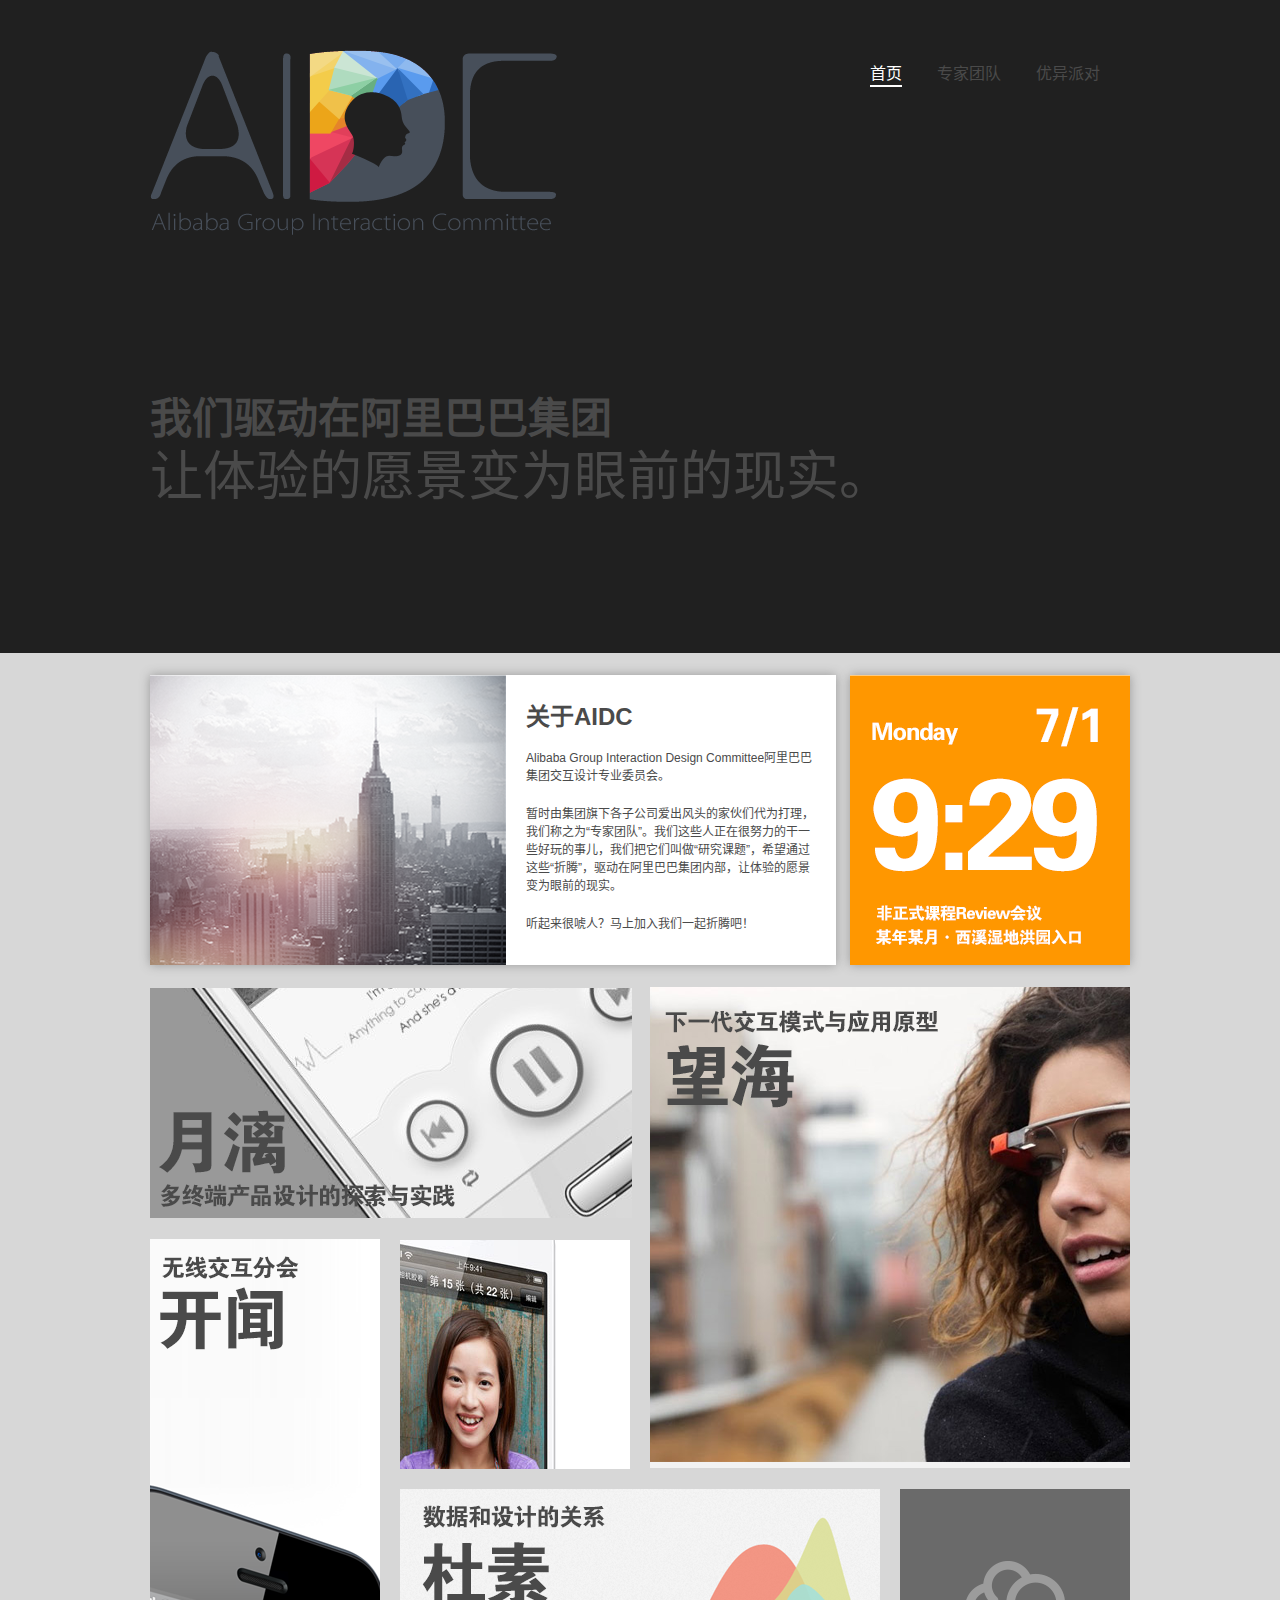
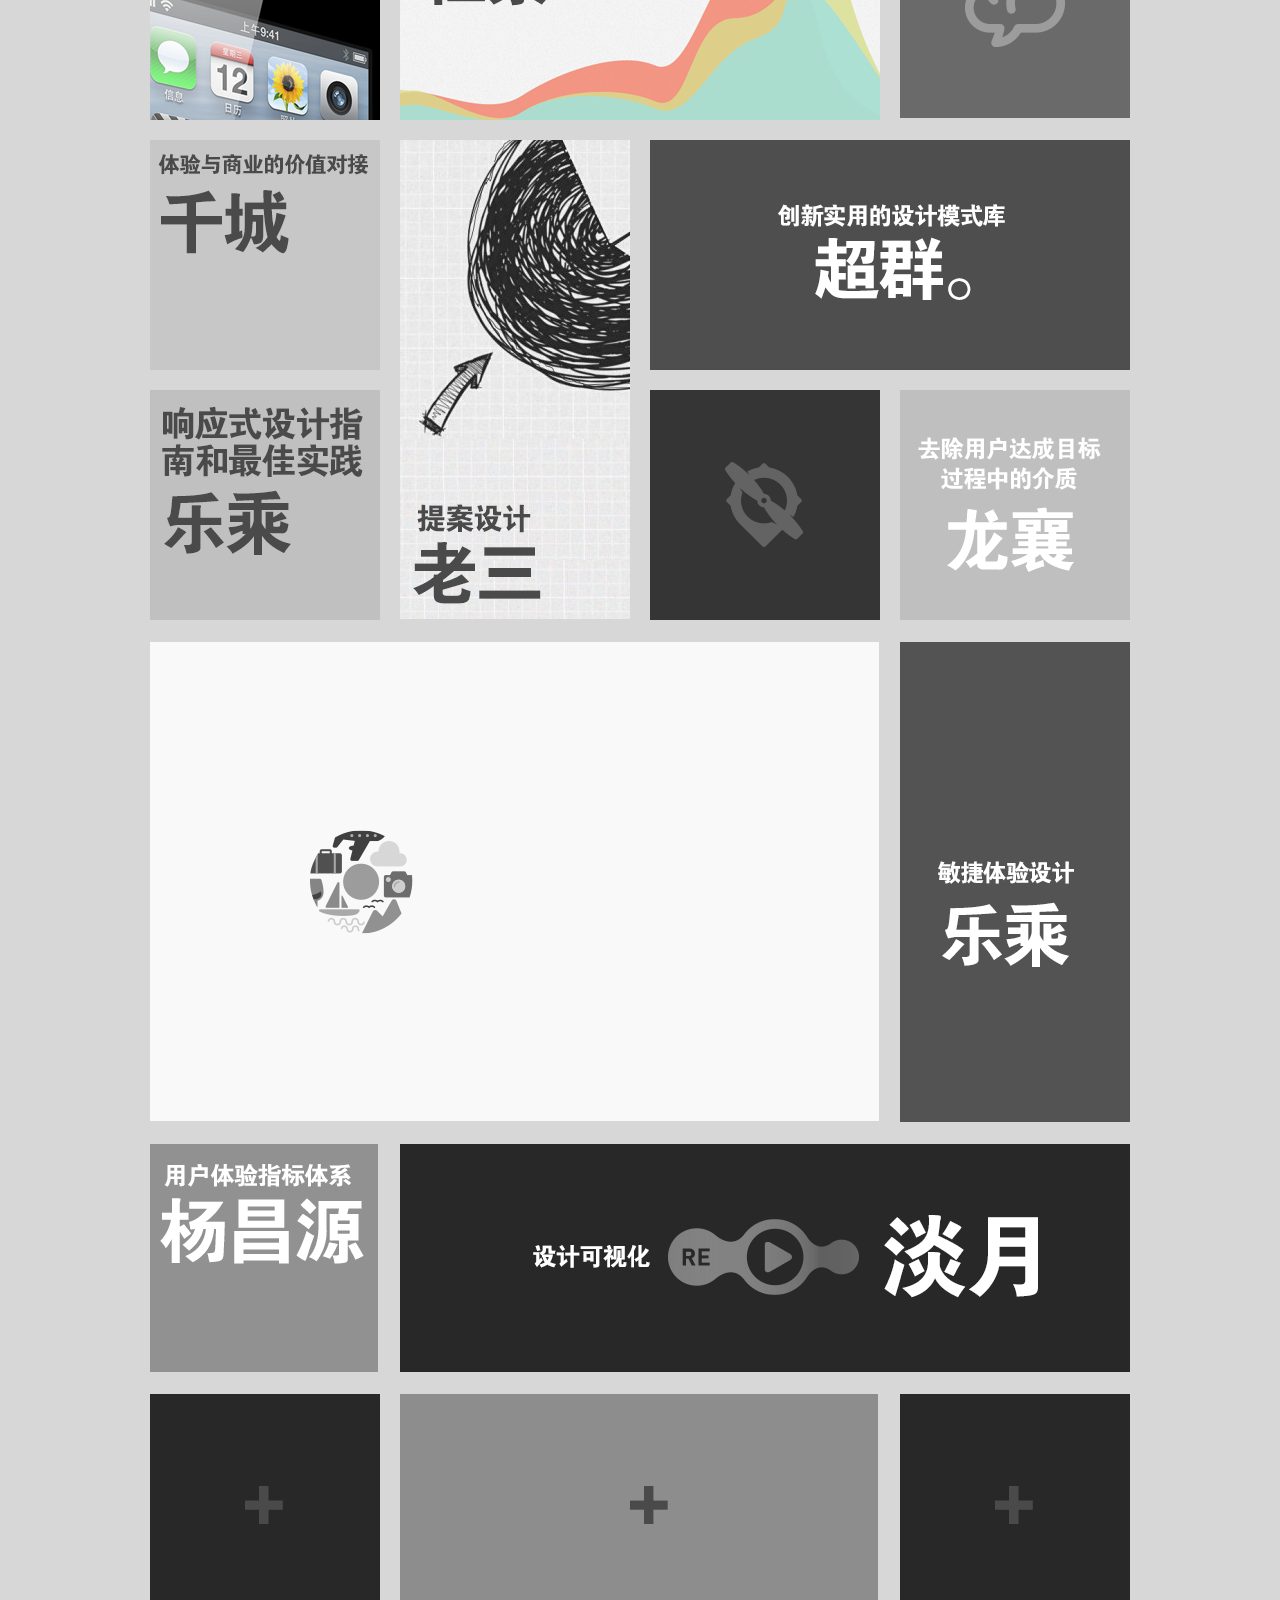
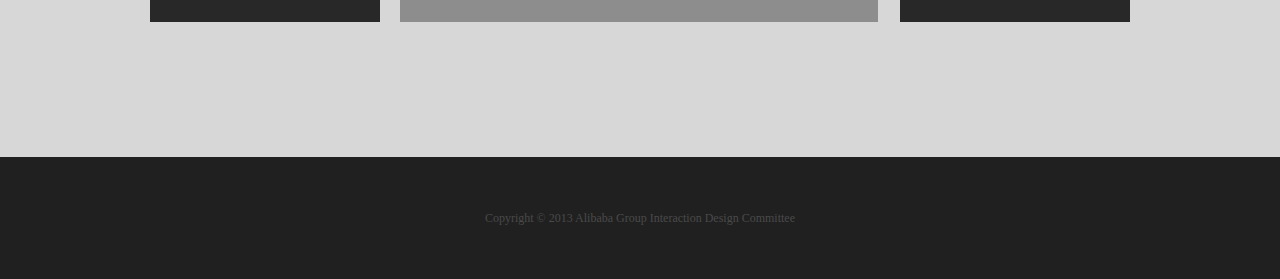
==== index.html @ a00d3d91 "aidc pages to github" ====
<!doctype html>
<html lang="zh-CN">
<head>
  <meta charset="UTF-8">
  <meta name="viewport" content="width=device-width" />
  <title>AIDC - 首页</title>
  <link rel="stylesheet" href="css/normalize.css" />
  <link rel="stylesheet" href="css/docs.css" />
  <script src="js/vendor/custom.modernizr.js"></script>
</head>
<body>
  
<div class="row nav-bar">
    <div class="columns column-50p">
        <a href="./index.html"><img src="./img/logo.png" alt="阿里巴巴集团交互设计专业委员会"></a>
    </div>
    <div class="columns column-50p">
        <ul class="right mr-30">
          <li  class="nav-item active">
            <a href="./index.html">首页</a>
          </li>
          <li class="nav-item">
            <a href="./expert.html">专家团队</a>
          </li>
          <li class="nav-item">
            <a href="./party.html">优异派对</a>
          </li>
        </ul>
    </div>
</div>

<div class="row">
    <div class="columns column-100p">
        <p class="pre_headline">我们驱动在阿里巴巴集团</p>
        <p class="headline">让体验的愿景变为眼前的现实。</p>
    </div>
</div>

<div class="content">
  <div class="row">
    <div class="shadow-cell columns column-686 mr-14">
      <div class="_tower "></div>
      <div class="about-content">
        <h2>关于AIDC</h2>
        <p>Alibaba Group Interaction Design Committee阿里巴巴集团交互设计专业委员会。</p>
        <p>暂时由集团旗下各子公司爱出风头的家伙们代为打理，我们称之为“专家团队”。我们这些人正在很努力的干一些好玩的事儿，我们把它们叫做“研究课题”，希望通过这些“折腾”，驱动在阿里巴巴集团内部，让体验的愿景变为眼前的现实。</p>
        <p>听起来很唬人？马上加入我们一起折腾吧！</p>
      </div>
    </div>
    <div class="shadow-cell _calendar columns column-280">
    </div>
  </div>

  <div class="row mixed-layout">
    <div class="cell-1-1 _yueli"></div>
    <div class="cell-1-2 _wanghai"></div>
    <div class="cell-2-1 _kaiwen"></div>
    <div class="cell-2-2 _smile"></div>
    <div class="cell-3-1 _dusu"></div>
    <div class="cell-3-2 _cloud"></div>
    <div class="cell-4-1 _qiancheng"></div>
    <div class="cell-4-2 _laosan"></div>
    <div class="cell-4-3 _chaoqun"></div>
    <div class="cell-5-1 _lecheng"></div>
    <div class="cell-5-2 _rudder"></div>
    <div class="cell-5-3 _longxiang"></div>
  </div>

  <div class="row">
    <div class="columns column-730 mr-20">
      <div class="_dot"></div>
    </div>

    <div class="columns column-230">
      <div class="_lecheng2"></div>
    </div>
  </div>

  <div class="row">
    <div class="columns column-230 mr-20">
      <div class="_yangchangyuan"></div>
    </div>
    
    <div class="columns column-730" style="background-color:#282828"><!-- 给的图片小了-->
      <div class="_danyue"></div>
    </div>
  </div>

  <div class="row">
    <div class="columns column-230 mr-20">
      <div class="_addblack"></div>
    </div>
    <div class="columns column-480 mr-20">
      <div class="_addgray"></div>
    </div>
    <div class="columns column-230">
      <div class="_addblack"></div>
    </div>
  </div>
</div>


</div>

<div class="footer">
  <div class="row">
    <div class="columns column-100p">
      Copyright © 2013 Alibaba Group Interaction Design Committee  
    </div>
  </div>
</div>

</body>
</html>
---- css/docs.css ----
html, body {
  background-color: #202020;
  font-size: 100%;
}

body {
  color: #4a4a4a;
  font-family: "Microsoft YaHei", "Helvetica Neue", "Helvetica", Helvetica, Arial, sans-serif;
  padding: 0;
  margin: 0;
  font-weight: normal;
  font-style: normal;
  line-height: 1;
  position: relative;
  cursor: default;
}

ul {
    list-style-type: none;
}

*, *:before, *:after {
  -moz-box-sizing: border-box;
  -webkit-box-sizing: border-box;
  box-sizing: border-box;
}

.mr-10 {
  margin-right: 10px;
}

.mr-20 {
  margin-right: 20px;
}

.mr-30 {
  margin-right: 30px;
}

.mr-14 {
  margin-right: 14px;
}



.mr-126 {
  margin-right: 126px;
}

.row {
  width: 980px;
  margin-left: auto;
  margin-right: auto;
  margin-top: 0;
  margin-bottom: 0;
  max-width: 62.5em;
  position: inherit;
}

.row:before, .row:after {
  content: " ";
  display: table;
}

.row:after {
  clear: both;
}

.columns {
  position: relative;
  float: left;
  padding: 0;
}

.column-50p {
  width: 50%;
}

.column-100p {
  width: 100%;
}

.column-620 {
  width: 620px;
}

.column-686 {
  width: 686px;
}

.column-280 {
  width: 280px;
}

.column-180 {
  width: 180px;
}

.column-730 {
  width: 730px;
}

.column-230 {
  width: 230px;
}

.column-480 {
  width: 480px;
}

.right {
  float: right !important;
}

.nav-bar {
  margin-top: 50px;
}

.nav-item {
  
  padding: 0 0 3px 0;
  float: left;
  position: relative;
  margin-left: 35px;
  color: #4a4a4a;
}

.nav-item a {
  color: inherit;
  text-decoration: none;
  line-height: inherit;
}

.nav-item a:hover, .nav-item a:focus, .nav-item a.active {
  color: inherit;
}

.nav-item.active, .nav-item:hover {
  border-bottom: 2px solid #fff;
  color: #fff;
}

.pre_headline {
  margin: 160px 0 10px 0;
  font-size: 42px;
  font-weight: bold;
  line-height: 1em;
  
}

.headline {
  margin: 0 0 150px 0;
  font-size: 53px;
  line-height: 1em;
}

.content {
  background-color: #d7d7d7;
  padding-bottom: 135px;
}

.content .row {
  padding-top: 22px;
}

.preface {
  margin-top: 50px;
  text-align: center;
}

.preface p {
  font-size: 14px;
  line-height: 24px;
  margin: 0;
  color: #444;
}

.catchword {
  margin: 30px 0;
  border-top: 3px solid #444;
  border-bottom: 3px solid #444;
  padding-left: 110px;
  padding-top: 25px;
  padding-bottom: 25px;
}

.catchword p {
  font-size: 44px;
  line-height: 58px;
  margin: 0;
  color: #444;

}

.rule {
  margin: 20px 0;
  text-align: center;
}

.rule p.bolder {
  font-size: 18px;
  line-height: 24px;
  font-weight: bold;
  margin-bottom: 20px;
}

.rule p {
  font-size: 14px;
  line-height: 24px;
}

.location {
  margin: 50px 0px;
  padding: 0 145px;
}

.location .map {
  width: 330px;
  height: 385px;
  background-color: #fff;

  -webkit-box-shadow: 0 0 10px #999;;
  -moz-box-shadow: 0 0 10px #999;;
  box-shadow: 0 0 10px #999;
}

.location .map .map-image {
  background-image: url("../img/map-holder.png");
  background-repeat: no-repeat; 
  width: 330px;
  height: 300px;
}

.location .map .location-desc {
  padding-top: 5px;
  padding-left: 20px;
}

.location .map .location-desc p{
  margin: 5px 0;
  font-size: 12px;
  line-height: 18px;

}

.location .map .location-desc p.main-loc{
  font-size: 20px;
  line-height: 20px;
}

.later {
  text-align: center;
  font-size: 44px;
  line-height: 58px;
  color: #444;
}

.shadow-cell {
  height: 290px;
  -webkit-box-shadow: 0 0 10px #999;;
  -moz-box-shadow: 0 0 10px #999;;
  box-shadow: 0 0 10px #999;
}

.footer {  
}

.footer .columns{
  text-align: center;
  font-family: Verdana;
  font-size: 12px;
  line-height: 122px;
  height: 122px;
}

.section-header {
  font-size: 24px;
  margin: 10px 0 20px;
}

.section-supplement {
  font-size: 12px; 
}

.mixed-layout {
  position: relative;
  width: 980px;
  height: 1255px;
}

.cell-1-1 {
  position: absolute;
  top: 22px;
  left: 0;
}

.cell-1-2 {
  position: absolute;
  top: 22px;
  left: 500px; 
}

.cell-2-1 {
  position: absolute;
  top: 273px;
  left: 0; 
}

.cell-2-2 {
  position: absolute;
  top: 273px;
  left: 250px; 
}

.cell-3-1 {
  position: absolute;
  top: 524px;
  left: 250px; 
}

.cell-3-2 {
  position: absolute;
  top: 524px;
  left: 750px; 
}

.cell-4-1 {
  position: absolute;
  top: 775px;
  left: 0; 
}

.cell-4-2 {
  position: absolute;
  top: 775px;
  left: 250px; 
}

.cell-4-3 {
  position: absolute;
  top: 775px;
  left: 500px; 
}

.cell-5-1 {
  position: absolute;
  top: 1025px;
  left: 0; 
}

.cell-5-2 {
  position: absolute;
  top: 1025px;
  left: 500px; 
}

.cell-5-3 {
  position: absolute;
  top: 1025px;
  left: 750px; 
}

.expert {
  position: relative;
  float: left;
  padding: 0;
}

.expert.center {
  line-height: 120px;
  text-align: center;
}

.expert-icon {
  width: 120px;
  height: 120px;
}


.expert-card {
  height: 120px;
  width: 307px; 
  background-color: #797979;
}

.expert-name {
  font-size: 18px;
  color: #fff;
  margin: 0px;
}

.expert-desc {
  font-size: 12px;
  color: #fff;
  margin: 0px;
  line-height: 18px;
}

.expert-detail {
  margin: 10px;
}

.expert-detail .expert-name {
  margin-bottom: 10px;
  
}


.icon-black {
  background-image: url("../img/icon_black.png");
  background-repeat: no-repeat;
}

.icon-bird {
  background-image: url("../img/icon_bird.png");
  background-repeat: no-repeat;
}

.icon-chaoqun {
  background-image: url("../img/icon_chaoqun.png");
  background-repeat: no-repeat;
}

.icon-danyue {
  background-image: url("../img/icon_danyue.png");
  background-repeat: no-repeat;
}

.icon-dusu {
  background-image: url("../img/icon_dusu.png");
  background-repeat: no-repeat;
}

.icon-dika {
  background-image: url("../img/icon_dika.png");
  background-repeat: no-repeat;
}

.icon-lingxiao {
  background-image: url("../img/icon_lingxiao.png");
  background-repeat: no-repeat; 
}

.icon-lingsi {
  background-image: url("../img/icon_lingsi.png");
  background-repeat: no-repeat; 
}

.icon-laosan {
  background-image: url("../img/icon_laosan.png");
  background-repeat: no-repeat; 
}

.icon-yangchangyuan {
  background-image: url("../img/icon_yangchangyuan.png");
  background-repeat: no-repeat; 
}

.icon-zixiu {
  background-image: url("../img/icon_zixiu.png");
  background-repeat: no-repeat; 
}

._yueli {
  background-image: url("../img/yueli.png");
  background-repeat: no-repeat;
  width: 482px;
  height: 231px;
}



._wanghai {
  background-image: url("../img/wanghai.png");
  background-repeat: no-repeat;
  width: 480px;
  height: 481px;
}

._kaiwen {
  background-image: url("../img/kaiwen.png");
  background-repeat: no-repeat;
  width: 230px;
  height: 482px;
}

._qiancheng {
  background-image: url("../img/qiancheng.png");
  background-repeat: no-repeat;
  width: 230px;
  height: 230px;
}

._lecheng {
  background-image: url("../img/lecheng.png");
  background-repeat: no-repeat;
  width: 230px;
  height: 230px;
}

._laosan {
  background-image: url("../img/laosan.png");
  background-repeat: no-repeat;
  width: 230px;
  height: 480px;
}

._chaoqun {
  background-image: url("../img/chaoqun.png");
  background-repeat: no-repeat;
  width: 480px;
  height: 230px;
}

._rudder {
  background-image: url("../img/rudder.png");
  background-repeat: no-repeat;
  width: 230px;
  height: 230px;
}

._longxiang {
  background-image: url("../img/longxiang.png");
  background-repeat: no-repeat;
  width: 230px;
  height: 230px;
}

._smile {
  background-image: url("../img/smile.png");
  background-repeat: no-repeat;
  width: 230px;
  height: 231px;
}

._dusu {
  background-image: url("../img/dusu.png");
  background-repeat: no-repeat;
  width: 480px;
  height: 231px;
}

._cloud {
  background-image: url("../img/cloud.png");
  background-repeat: no-repeat;
  width: 230px;
  height: 231px;
}

._dot {
  background-image: url("../img/dot.png");
  background-repeat: no-repeat;
  width: 730px;
  height: 480px;
}

._lecheng2 {
  background-image: url("../img/lecheng2.png");
  background-repeat: no-repeat;
  width: 230px;
  height: 480px;
}

._yangchangyuan {
  background-image: url("../img/yangchangyuan.png");
  background-repeat: no-repeat;
  width: 230px;
  height: 228px;
}

._danyue {
  background-image: url("../img/danyue.png");
  background-repeat: no-repeat;
  width: 730px;
  height: 228px;
}

._addblack {
  background-image: url("../img/add_black.png");
  background-repeat: no-repeat;
  width: 230px;
  height: 228px;
}

._addgray {
  background-image: url("../img/add_gray.png");
  background-repeat: no-repeat;
  width: 480px;
  height: 228px;
}

._about {
  background-color: #fff;
  width: 686px;
  margin-right: 14px;
}

.about-content {
  background-color: #fff;
  width: 330px;
  float: left;
  height: 290px;
  padding-top: 30px;
  padding-left: 20px;
  padding-right: 15px;
}

.about-content h2 {
  margin: 0px;
  font-size: 24px;
  padding-bottom: 20px;
}

.about-content p{
  font-size: 12px;
  line-height: 18px;
  margin: 0px;
  padding-bottom: 20px;
}

._tower {
  background-image: url("../img/tower.png");
  background-repeat: no-repeat;
  width: 356px;
  height: 290px;
  float: left;
}

._calendar {
  background-image: url("../img/calendar.png");
  background-repeat: no-repeat;
  width: 280px;
}

.triangle {
  width: 0; height: 0;
  border-left: 140px solid #202020;
  border-top: 140px solid transparent;
  border-bottom: 140px solid transparent;
  position: absolute;
  left: 0;
  top: -162px;
}
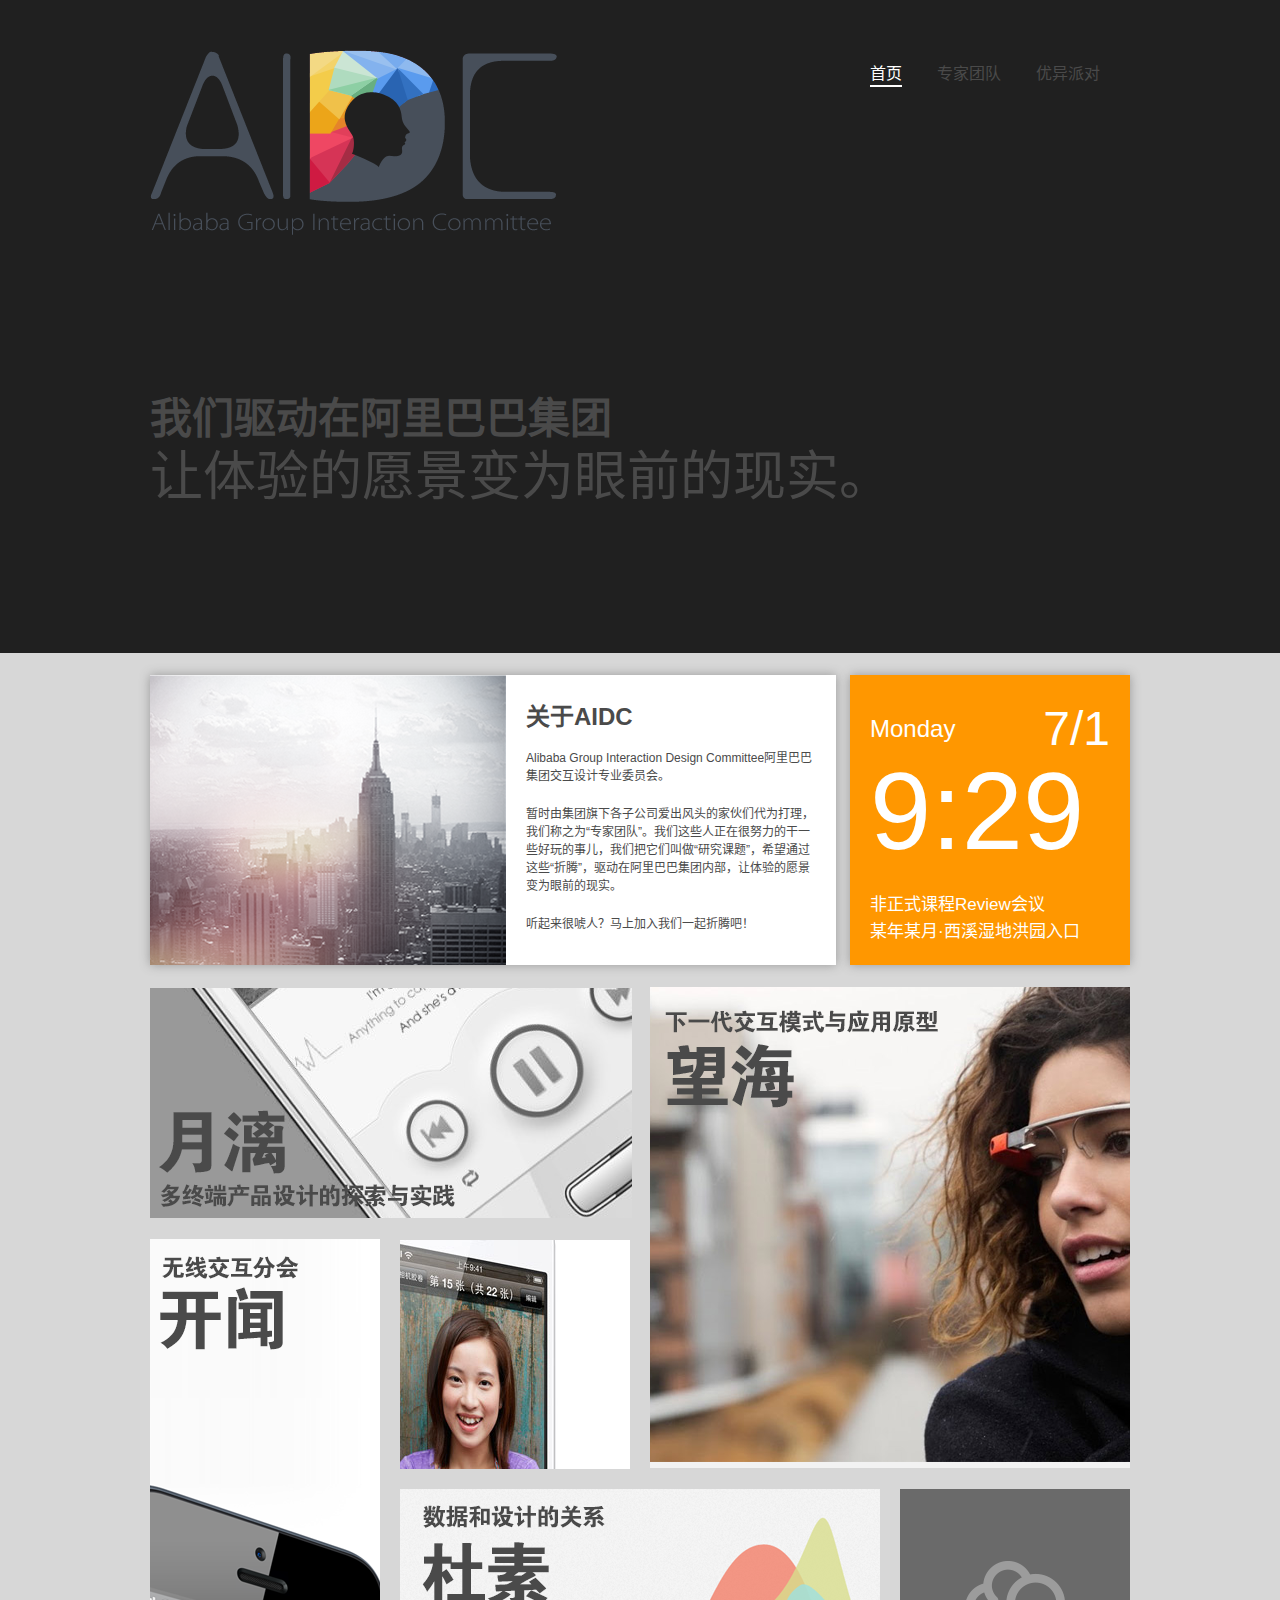
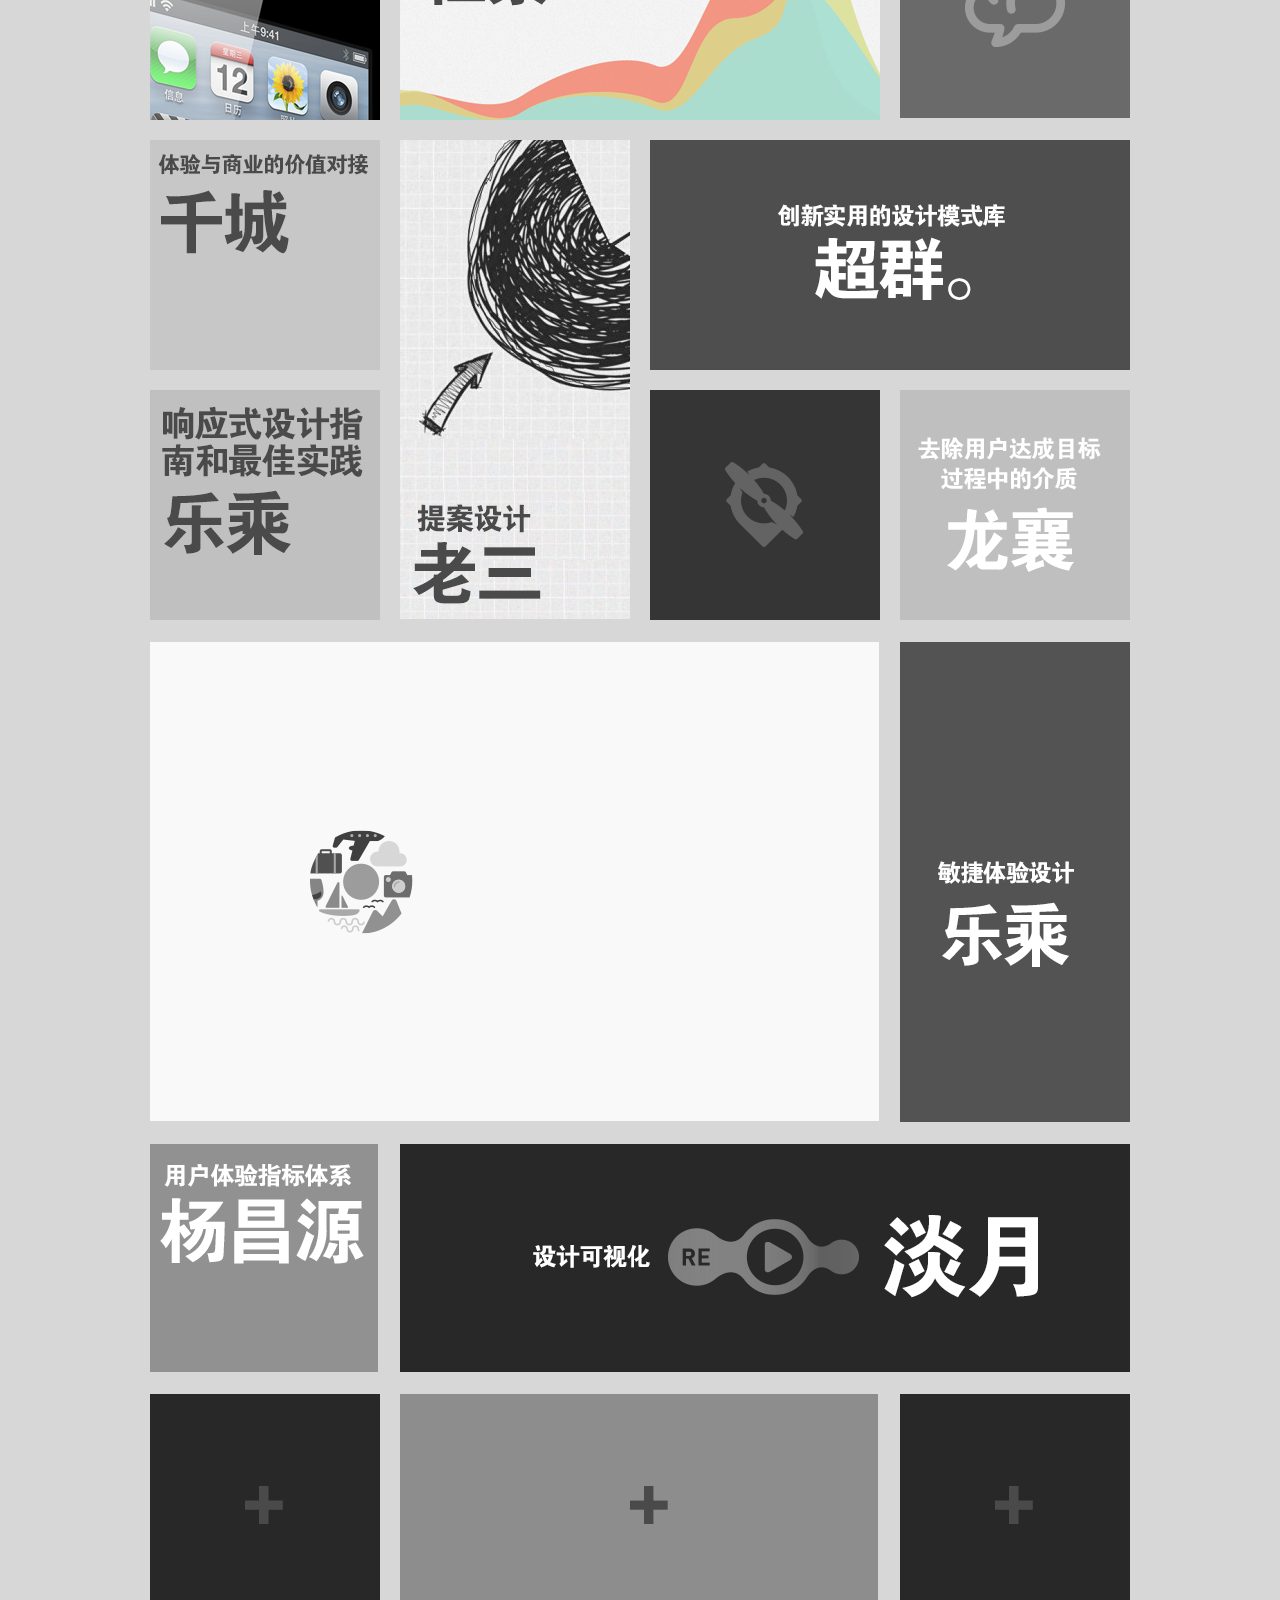
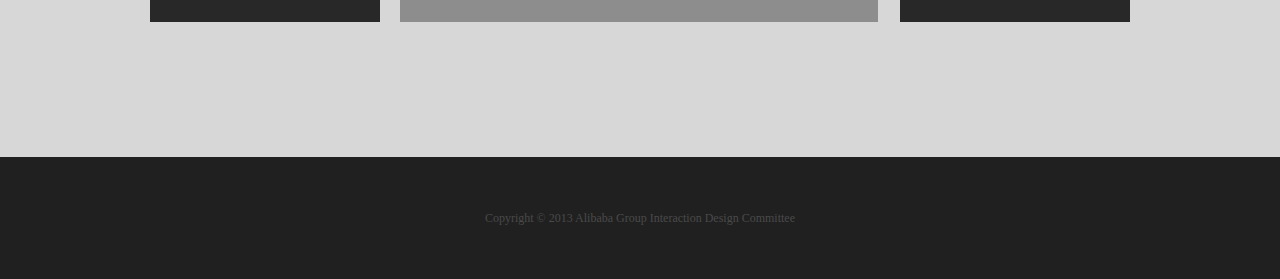
==== commit 6c8cbdc6: "calendar update" ====
--- a/index.html
+++ b/index.html
@@ -48,6 +48,13 @@
       </div>
     </div>
     <div class="shadow-cell _calendar columns column-280">
+      <p style="line-height: 48px;">
+        <span style="font-size: 24px;">Monday</span>
+        <span style="font-size: 48px; float: right;">7/1</span>
+      </p>
+      <p style="font-size: 110px; margin: 0 0 30px;">9:29</p>
+      <p style="font-size: 17px; margin-bottom: 10px;">非正式课程Review会议</p>
+      <p style="font-size: 17px;">某年某月·西溪湿地洪园入口</p>
     </div>
   </div>
 
--- a/css/docs.css
+++ b/css/docs.css
@@ -627,9 +627,17 @@
 }
 
 ._calendar {
-  background-image: url("../img/calendar.png");
-  background-repeat: no-repeat;
+  background-color: #ff9700;
   width: 280px;
+  height: 290px;
+  color: #fff;
+  padding-left: 20px;
+  padding-top: 30px;
+  padding-right: 20px;
+}
+
+._calendar p {
+  margin: 0;
 }
 
 .triangle {
